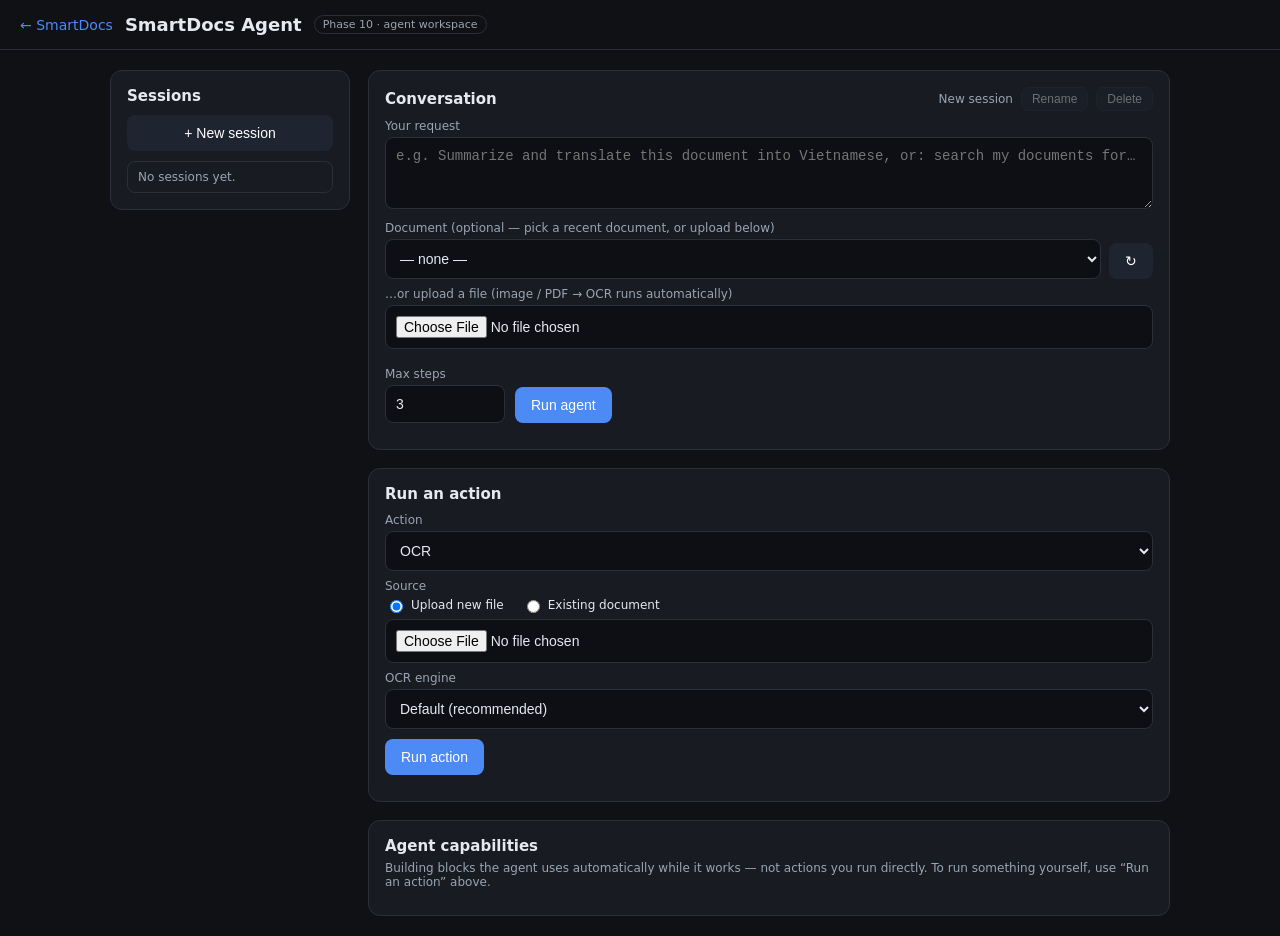
==== static/agent.html @ bac32c80 "Prepare local runtime scripts for desktop app workflow" ====
<!DOCTYPE html>
<html lang="en">
<head>
  <meta charset="UTF-8"/>
  <meta name="viewport" content="width=device-width,initial-scale=1"/>
  <title>SmartDocs Agent</title>
  <style>
    :root { --bg:#0f1115; --card:#181b22; --muted:#9aa4b2; --fg:#e6e9ef; --accent:#4c8bf5; --agent:#8b5cf6; --ok:#3fb950; --bad:#f85149; --line:#2a2f3a; }
    * { box-sizing: border-box; }
    body { margin:0; font-family: system-ui, -apple-system, Segoe UI, Roboto, sans-serif; background:var(--bg); color:var(--fg); }
    header { display:flex; align-items:center; gap:12px; padding:14px 20px; border-bottom:1px solid var(--line); }
    header h1 { font-size:18px; margin:0; }
    header .tag { font-size:11px; color:var(--muted); border:1px solid var(--line); padding:2px 8px; border-radius:999px; }
    a.back { color:var(--accent); text-decoration:none; font-size:14px; }
    main { max-width:1100px; margin:0 auto; padding:20px; display:grid; grid-template-columns:240px 1fr; gap:18px; align-items:start; }
    @media (max-width:760px){ main { grid-template-columns:1fr; } }
    .card { background:var(--card); border:1px solid var(--line); border-radius:12px; padding:16px; }
    .card h2 { margin:0 0 10px; font-size:15px; }
    .stack { display:grid; gap:18px; }
    label { display:block; font-size:12px; color:var(--muted); margin:8px 0 4px; }
    textarea, input, select { width:100%; background:#0d0f14; color:var(--fg); border:1px solid var(--line); border-radius:8px; padding:10px; font-size:14px; }
    textarea { min-height:72px; resize:vertical; }
    .row { display:flex; gap:10px; align-items:flex-end; }
    .row > * { flex:1; }
    button { background:var(--accent); color:#fff; border:0; border-radius:8px; padding:10px 16px; font-size:14px; cursor:pointer; }
    button.secondary { background:#1f2530; }
    button:disabled { opacity:.5; cursor:default; }
    .muted { color:var(--muted); font-size:12px; }
    .small { font-size:12px; }
    .ok { color:var(--ok); } .bad { color:var(--bad); }
    .chips { display:flex; gap:6px; flex-wrap:wrap; margin:6px 0; }
    .chip { font-size:11px; background:#1f2530; border:1px solid var(--line); color:var(--muted); padding:2px 8px; border-radius:999px; }
    pre { background:#0d0f14; border:1px solid var(--line); border-radius:8px; padding:10px; overflow:auto; font-size:12px; max-height:260px; }
    ul.tools { list-style:none; margin:0; padding:0; display:grid; gap:8px; }
    ul.tools li { border:1px solid var(--line); border-radius:8px; padding:8px 10px; }
    ul.tools b { font-size:13px; } ul.tools span { display:block; color:var(--muted); font-size:12px; margin-top:2px; }

    /* Generated-artifact results (Phase 13) — link out to the existing module viewers */
    ul.results { list-style:none; margin:0; padding:0; display:grid; gap:8px; }
    ul.results li { display:flex; align-items:center; gap:10px; border:1px solid #243026;
      background:rgba(63,185,80,.06); border-radius:8px; padding:8px 10px; }
    ul.results .r-main { flex:1; min-width:0; }
    ul.results .r-label { font-size:13px; white-space:nowrap; overflow:hidden; text-overflow:ellipsis; }
    ul.results .r-module { display:block; color:var(--muted); font-size:11px; margin-top:2px; text-transform:uppercase; letter-spacing:.04em; }
    ul.results button { background:var(--ok); padding:6px 12px; font-size:13px; white-space:nowrap; }
    /* Source file chip + artifact cards inside a conversation turn (Phase 16) */
    .turn .turn-file { margin-top:6px; font-size:13px; }
    .turn .turn-file a { color:var(--accent); text-decoration:none; }
    .turn ul.results { margin-top:4px; }
    /* Per-session delete in the sidebar */
    ul.sessions li { position:relative; }
    ul.sessions .sess-del { position:absolute; top:6px; right:6px; background:transparent; border:0;
      color:var(--muted); font-size:12px; padding:2px 6px; cursor:pointer; border-radius:6px; opacity:0; }
    ul.sessions li:hover .sess-del { opacity:1; }
    ul.sessions .sess-del:hover { color:var(--bad); background:rgba(248,81,73,.12); }
    /* Compact header buttons */
    .hbtn { background:#1f2530; color:var(--fg); border:1px solid var(--line); border-radius:7px;
      padding:4px 10px; font-size:12px; cursor:pointer; }
    .hbtn:disabled { opacity:.4; cursor:default; }

    /* Sessions sidebar */
    .sidebar { position:sticky; top:20px; }
    ul.sessions { list-style:none; margin:10px 0 0; padding:0; display:grid; gap:6px; max-height:60vh; overflow:auto; }
    ul.sessions li { border:1px solid var(--line); border-radius:8px; padding:8px 10px; cursor:pointer; transition:border-color .15s; }
    ul.sessions li:hover { border-color:var(--muted); }
    ul.sessions li.active { border-color:var(--agent); background:rgba(139,92,246,.08); }
    .sess-title { font-size:13px; font-weight:500; white-space:nowrap; overflow:hidden; text-overflow:ellipsis; }
    .sess-meta { color:var(--muted); font-size:11px; margin-top:2px; }

    /* Transcript */
    .transcript { display:grid; gap:10px; max-height:48vh; overflow:auto; padding:2px; margin-bottom:12px; }
    .transcript:empty { display:none; }
    .turn { border-radius:10px; padding:10px 12px; font-size:14px; line-height:1.45; white-space:pre-wrap; }
    .turn.user { background:#11151c; border:1px solid var(--line); }
    .turn.assistant { background:#141a16; border:1px solid #243026; }
    .turn .who { font-size:11px; color:var(--muted); margin-bottom:4px; text-transform:uppercase; letter-spacing:.04em; }

    /* Trace steps */
    .steps { display:grid; gap:6px; }
    .step { border:1px solid var(--line); border-radius:8px; padding:6px 9px; font-size:12px; }
    .step .hd { display:flex; gap:8px; align-items:center; }
    .step .kind { font-size:10px; padding:1px 6px; border-radius:999px; border:1px solid var(--line); color:var(--muted); }
    .step .kind.skill { color:var(--agent); border-color:rgba(139,92,246,.4); }
    .step .kind.tool { color:var(--accent); border-color:rgba(76,139,245,.4); }
    .step pre { margin:6px 0 0; max-height:160px; }
  </style>
</head>
<body>
  <header>
    <a class="back" href="/">← SmartDocs</a>
    <h1>SmartDocs Agent</h1>
    <span class="tag">Phase 10 · agent workspace</span>
  </header>

  <main>
    <!-- Sessions sidebar -->
    <aside class="sidebar">
      <div class="card">
        <h2>Sessions</h2>
        <button id="new-session" class="secondary" style="width:100%">+ New session</button>
        <ul class="sessions" id="sessions"><li class="muted">loading…</li></ul>
      </div>
    </aside>

    <div class="stack">
      <!-- Conversation -->
      <section class="card">
        <div style="display:flex; align-items:center; gap:8px; margin-bottom:6px">
          <h2 style="margin:0; flex:1">Conversation</h2>
          <span id="session-label" class="muted small"></span>
          <button id="rename-session" class="hbtn" title="Rename this session" disabled>Rename</button>
          <button id="delete-session" class="hbtn" title="Delete this session (keeps documents)" disabled>Delete</button>
        </div>
        <div class="transcript" id="transcript"></div>

        <label for="msg">Your request</label>
        <textarea id="msg" placeholder="e.g. Summarize and translate this document into Vietnamese, or: search my documents for…"></textarea>

        <!-- Document scope (Phase 14): pick an owned document by NAME (file_id resolved
             internally) or upload a new file — image/PDF is OCR-ingested automatically. -->
        <label for="agent-doc">Document <span class="muted">(optional — pick a recent document, or upload below)</span></label>
        <div class="row" style="gap:8px">
          <select id="agent-doc" style="flex:1"><option value="">— none —</option></select>
          <button id="agent-doc-refresh" class="secondary" type="button" title="Refresh document list" style="flex:0 0 auto">↻</button>
        </div>
        <label for="agent-upload" style="margin-top:8px">…or upload a file <span class="muted">(image / PDF → OCR runs automatically)</span></label>
        <input id="agent-upload" type="file" accept=".jpg,.jpeg,.png,.webp,.pdf,.txt,.docx"/>
        <div id="agent-upload-status" class="muted small" style="margin-top:4px"></div>

        <div class="row" style="margin-top:10px">
          <div style="flex:0 0 120px">
            <label for="steps">Max steps</label>
            <input id="steps" type="number" min="1" max="6" value="3"/>
          </div>
          <div style="flex:0 0 auto; align-self:flex-end">
            <button id="run">Run agent</button>
          </div>
        </div>
        <div id="run-status" class="muted" style="margin-top:10px"></div>

        <div id="run-out" style="display:none; margin-top:12px">
          <div id="run-plan" class="muted small" style="margin-bottom:8px; display:none"></div>
          <div id="run-ocr-engine" class="muted small" style="margin-bottom:8px; display:none"></div>
          <!-- Generated artifacts → open in the existing SmartDocs module viewer (Phase 13).
               The agent orchestrates; results are viewed in the UI built for each feature. -->
          <div id="run-results-wrap" style="margin-bottom:12px; display:none">
            <div class="muted small" style="margin-bottom:4px">Results — view in the SmartDocs module</div>
            <ul class="results" id="run-results"></ul>
          </div>
          <div id="run-citations-wrap" style="margin-bottom:10px; display:none">
            <div class="muted small" style="margin-bottom:4px">Sources</div>
            <ul class="tools" id="run-citations"></ul>
          </div>
          <details>
            <summary class="muted small">reasoning trace</summary>
            <div class="steps" id="run-trace" style="margin-top:8px"></div>
            <details style="margin-top:8px"><summary class="muted small">raw steps (json)</summary><pre id="run-steps"></pre></details>
          </details>
        </div>
      </section>

      <!-- Skill runner -->
      <section class="card">
        <h2>Run an action</h2>
        <label for="skill">Action</label>
        <select id="skill"></select>
        <div id="skill-fields"></div>
        <div style="margin-top:10px"><button id="run-skill">Run action</button></div>
        <div id="skill-status" class="muted" style="margin-top:10px"></div>
        <ul class="results" id="skill-results" style="margin-top:10px"></ul>
        <pre id="skill-out" style="display:none"></pre>
      </section>

      <!-- Tools (internal introspection — NOT user actions) -->
      <section class="card">
        <h2>Agent capabilities</h2>
        <p class="muted small" style="margin:-4px 0 10px">Building blocks the agent
          uses automatically while it works — not actions you run directly. To run
          something yourself, use “Run an action” above.</p>
        <ul class="tools" id="tools"><li class="muted">loading…</li></ul>
      </section>
    </div>
  </main>

  <script src="/static/agent.js"></script>
</body>
</html>
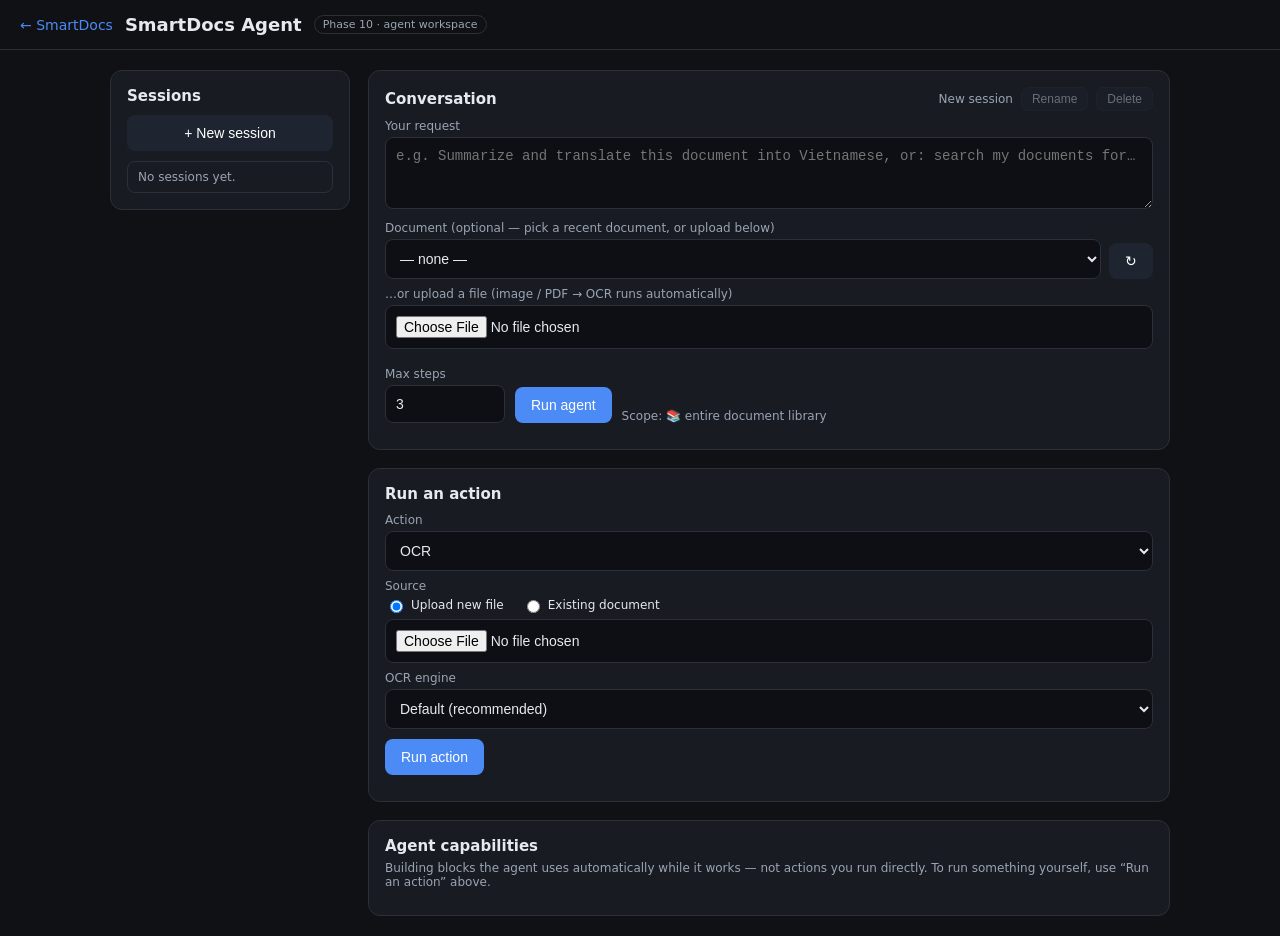
==== commit ce3589a6: "Add Settings UI: keyring-backed cloud keys, privacy controls, scope and run-lifecycle polish" ====
--- a/static/agent.html
+++ b/static/agent.html
@@ -113,6 +113,10 @@
         </div>
         <div class="transcript" id="transcript"></div>
 
+        <!-- LLM / agent availability, filled from /api/llm/status on load so a
+             disabled agent or missing model is visible BEFORE the first run. -->
+        <div id="llm-status" class="muted small" style="margin-bottom:6px"></div>
+
         <label for="msg">Your request</label>
         <textarea id="msg" placeholder="e.g. Summarize and translate this document into Vietnamese, or: search my documents for…"></textarea>
 
@@ -135,8 +139,12 @@
           <div style="flex:0 0 auto; align-self:flex-end">
             <button id="run">Run agent</button>
           </div>
+          <!-- Active scope (UI item 4): what this run will read — one document
+               or the whole library — always visible next to Run. -->
+          <div id="agent-scope" class="muted small" style="flex:1; align-self:flex-end"
+               aria-live="polite"></div>
         </div>
-        <div id="run-status" class="muted" style="margin-top:10px"></div>
+        <div id="run-status" class="muted" style="margin-top:10px" aria-live="polite"></div>
 
         <div id="run-out" style="display:none; margin-top:12px">
           <div id="run-plan" class="muted small" style="margin-bottom:8px; display:none"></div>
